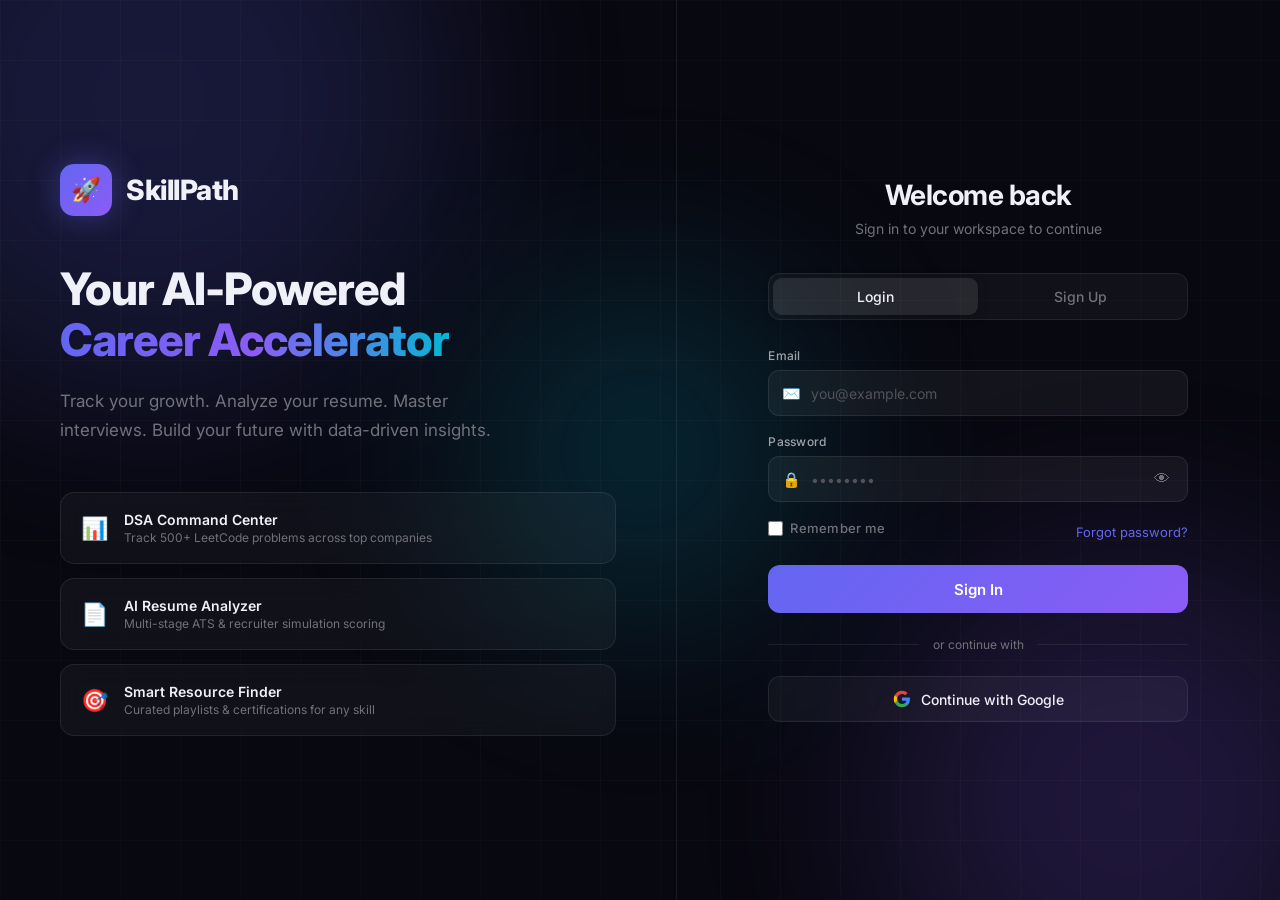
==== static/login.html @ 6d5d0153 "feat: animated login + Flask session auth + Supabase schema" ====
<!DOCTYPE html>
<html lang="en">
<head>
  <meta charset="UTF-8" />
  <meta name="viewport" content="width=device-width, initial-scale=1.0" />
  <title>Login — SkillPath</title>
  <link rel="preconnect" href="https://fonts.googleapis.com" />
  <link href="https://fonts.googleapis.com/css2?family=Inter:wght@300;400;500;600;700;800&display=swap" rel="stylesheet" />
  <style>
    *, *::before, *::after { box-sizing: border-box; margin: 0; padding: 0; }

    :root {
      --bg:       #080810;
      --surface:  rgba(255,255,255,0.04);
      --border:   rgba(255,255,255,0.08);
      --accent:   #6366f1;
      --accent2:  #8b5cf6;
      --text:     #f0f0f8;
      --muted:    #71717a;
      --success:  #22c55e;
      --danger:   #ef4444;
    }

    html, body { height: 100%; font-family: 'Inter', sans-serif; background: var(--bg); color: var(--text); overflow: hidden; }

    /* ── Background ── */
    .bg-canvas {
      position: fixed; inset: 0; overflow: hidden; z-index: 0;
    }
    .blob {
      position: absolute; border-radius: 50%; filter: blur(100px); opacity: 0.18;
      animation: drift 14s ease-in-out infinite alternate;
    }
    .blob-1 { width: 600px; height: 600px; background: var(--accent); top: -200px; left: -150px; animation-delay: 0s; }
    .blob-2 { width: 500px; height: 500px; background: var(--accent2); bottom: -150px; right: -100px; animation-delay: -5s; }
    .blob-3 { width: 350px; height: 350px; background: #06b6d4; top: 50%; left: 50%; transform: translate(-50%,-50%); animation-delay: -10s; }

    @keyframes drift {
      0%   { transform: translate(0, 0) scale(1); }
      100% { transform: translate(40px, 30px) scale(1.08); }
    }

    /* Subtle grid */
    .grid-overlay {
      position: fixed; inset: 0; z-index: 0; pointer-events: none;
      background-image:
        linear-gradient(rgba(255,255,255,0.02) 1px, transparent 1px),
        linear-gradient(90deg, rgba(255,255,255,0.02) 1px, transparent 1px);
      background-size: 60px 60px;
    }

    /* ── Layout ── */
    .page {
      position: relative; z-index: 1;
      display: flex; height: 100vh;
    }

    /* ── Left Panel ── */
    .brand-panel {
      display: none;
      flex: 1; flex-direction: column; justify-content: center; padding: 60px;
      border-right: 1px solid var(--border);
      animation: slideInLeft 0.8s cubic-bezier(.22,1,.36,1) both;
    }
    @media (min-width: 900px) { .brand-panel { display: flex; } }

    @keyframes slideInLeft {
      from { opacity: 0; transform: translateX(-40px); }
      to   { opacity: 1; transform: translateX(0); }
    }

    .brand-logo {
      display: flex; align-items: center; gap: 14px; margin-bottom: 48px;
    }
    .logo-icon {
      width: 52px; height: 52px; border-radius: 14px;
      background: linear-gradient(135deg, var(--accent), var(--accent2));
      display: flex; align-items: center; justify-content: center;
      font-size: 24px; box-shadow: 0 0 30px rgba(99,102,241,0.4);
      animation: pulse-glow 3s ease-in-out infinite;
    }
    @keyframes pulse-glow {
      0%,100% { box-shadow: 0 0 20px rgba(99,102,241,0.4); }
      50%      { box-shadow: 0 0 40px rgba(99,102,241,0.7); }
    }
    .logo-name { font-size: 28px; font-weight: 800; letter-spacing: -0.5px; }

    .brand-headline {
      font-size: clamp(32px, 3.5vw, 48px);
      font-weight: 800; line-height: 1.15;
      letter-spacing: -1px; margin-bottom: 20px;
    }
    .brand-headline span {
      background: linear-gradient(90deg, var(--accent), var(--accent2), #06b6d4);
      -webkit-background-clip: text; -webkit-text-fill-color: transparent;
      background-clip: text;
    }
    .brand-sub { font-size: 17px; color: var(--muted); line-height: 1.7; max-width: 440px; margin-bottom: 48px; }

    /* Feature cards */
    .feature-cards { display: flex; flex-direction: column; gap: 14px; }
    .feature-card {
      display: flex; align-items: center; gap: 16px;
      background: var(--surface); border: 1px solid var(--border);
      border-radius: 14px; padding: 18px 20px;
      backdrop-filter: blur(12px);
      transform: translateX(-20px); opacity: 0;
      animation: slideCard 0.6s cubic-bezier(.22,1,.36,1) forwards;
    }
    .feature-card:nth-child(1) { animation-delay: 0.4s; }
    .feature-card:nth-child(2) { animation-delay: 0.55s; }
    .feature-card:nth-child(3) { animation-delay: 0.7s; }

    @keyframes slideCard {
      to { transform: translateX(0); opacity: 1; }
    }
    .feature-icon { font-size: 22px; flex-shrink: 0; }
    .feature-text h4 { font-size: 14px; font-weight: 600; margin-bottom: 2px; }
    .feature-text p  { font-size: 12px; color: var(--muted); }

    /* ── Auth Panel ── */
    .auth-panel {
      display: flex; flex-direction: column; justify-content: center;
      align-items: center; flex: 1; padding: 40px 24px;
      animation: fadeUp 0.7s cubic-bezier(.22,1,.36,1) 0.1s both;
    }
    @keyframes fadeUp {
      from { opacity: 0; transform: translateY(30px); }
      to   { opacity: 1; transform: translateY(0); }
    }

    .auth-box {
      width: 100%; max-width: 420px;
    }

    .auth-title    { font-size: 28px; font-weight: 700; letter-spacing: -0.5px; margin-bottom: 8px; text-align: center; }
    .auth-subtitle { font-size: 14px; color: var(--muted); text-align: center; margin-bottom: 36px; }

    /* Tabs */
    .tabs {
      display: flex; gap: 0;
      background: rgba(255,255,255,0.04); border-radius: 12px;
      padding: 4px; margin-bottom: 28px;
      border: 1px solid var(--border);
    }
    .tab-btn {
      flex: 1; padding: 10px 0; border: none; background: transparent;
      font-family: 'Inter', sans-serif; font-size: 14px; font-weight: 500;
      color: var(--muted); border-radius: 9px; cursor: pointer;
      transition: all 0.25s ease;
    }
    .tab-btn.active {
      background: rgba(255,255,255,0.09); color: var(--text);
      box-shadow: 0 2px 12px rgba(0,0,0,0.25);
    }

    /* Form */
    .form-group { margin-bottom: 18px; position: relative; }
    label { display: block; font-size: 12px; font-weight: 500; color: #a1a1aa; margin-bottom: 7px; letter-spacing: 0.3px; }
    .input-wrap { position: relative; }
    .input-icon {
      position: absolute; left: 14px; top: 50%; transform: translateY(-50%);
      font-size: 15px; pointer-events: none; color: var(--muted);
      transition: color 0.2s;
    }
    input {
      width: 100%; height: 46px; padding: 0 44px 0 42px;
      background: rgba(255,255,255,0.05); border: 1px solid var(--border);
      border-radius: 11px; color: var(--text);
      font-family: 'Inter', sans-serif; font-size: 14px;
      outline: none; transition: all 0.25s ease;
    }
    input::placeholder { color: #52525b; }
    input:focus {
      border-color: var(--accent); background: rgba(99,102,241,0.07);
      box-shadow: 0 0 0 3px rgba(99,102,241,0.15);
    }
    input:focus + .focus-ring { opacity: 1; }

    .pw-toggle {
      position: absolute; right: 14px; top: 50%; transform: translateY(-50%);
      background: none; border: none; cursor: pointer; color: var(--muted);
      font-size: 16px; line-height: 1; transition: color 0.2s; padding: 4px;
    }
    .pw-toggle:hover { color: var(--text); }

    .row-between { display: flex; justify-content: space-between; align-items: center; margin-bottom: 22px; }
    .remember-label {
      display: flex; align-items: center; gap: 7px;
      font-size: 13px; color: var(--muted); cursor: pointer;
    }
    input[type="checkbox"] {
      width: 15px; height: 15px; padding: 0; accent-color: var(--accent);
    }
    .forgot-link { font-size: 13px; color: var(--accent); text-decoration: none; transition: color 0.2s; }
    .forgot-link:hover { color: var(--accent2); }

    /* Primary Button */
    .btn-primary {
      width: 100%; height: 48px; border: none; border-radius: 12px; cursor: pointer;
      font-family: 'Inter', sans-serif; font-size: 15px; font-weight: 600;
      background: linear-gradient(135deg, var(--accent), var(--accent2));
      color: #fff; position: relative; overflow: hidden;
      transition: transform 0.15s, box-shadow 0.25s;
      box-shadow: 0 0 0 rgba(99,102,241,0);
    }
    .btn-primary:hover {
      transform: translateY(-2px);
      box-shadow: 0 8px 30px rgba(99,102,241,0.45);
    }
    .btn-primary:active { transform: translateY(0); }
    .btn-primary::after {
      content: ''; position: absolute; inset: 0;
      background: rgba(255,255,255,0.12); opacity: 0;
      transition: opacity 0.2s;
    }
    .btn-primary:hover::after { opacity: 1; }

    .btn-inner { display: flex; align-items: center; justify-content: center; gap: 8px; }

    /* Spinner */
    .spinner {
      width: 18px; height: 18px; border: 2.5px solid rgba(255,255,255,0.3);
      border-top-color: #fff; border-radius: 50%; display: none;
      animation: spin 0.6s linear infinite;
    }
    @keyframes spin { to { transform: rotate(360deg); } }

    /* Divider */
    .divider {
      display: flex; align-items: center; gap: 14px; margin: 24px 0;
      color: var(--muted); font-size: 12px;
    }
    .divider::before, .divider::after {
      content: ''; flex: 1; height: 1px; background: var(--border);
    }

    /* Google button */
    .btn-google {
      width: 100%; height: 46px; border: 1px solid var(--border);
      border-radius: 12px; background: rgba(255,255,255,0.04);
      color: var(--text); font-family: 'Inter', sans-serif; font-size: 14px; font-weight: 500;
      cursor: pointer; display: flex; align-items: center; justify-content: center; gap: 10px;
      transition: all 0.25s ease;
    }
    .btn-google:hover { background: rgba(255,255,255,0.08); border-color: rgba(255,255,255,0.15); }
    .btn-google svg { width: 18px; height: 18px; }

    /* Error message */
    .error-msg {
      background: rgba(239,68,68,0.12); border: 1px solid rgba(239,68,68,0.3);
      color: #fca5a5; font-size: 13px; padding: 12px 14px; border-radius: 10px;
      margin-bottom: 18px; display: none; animation: fadeIn 0.3s ease;
    }
    @keyframes fadeIn { from { opacity: 0; transform: translateY(-6px); } to { opacity: 1; transform: translateY(0); } }

    /* Success toast */
    .toast {
      position: fixed; bottom: 32px; left: 50%; transform: translateX(-50%) translateY(20px);
      background: rgba(34,197,94,0.15); border: 1px solid rgba(34,197,94,0.35);
      color: #86efac; font-size: 14px; padding: 13px 24px; border-radius: 12px;
      backdrop-filter: blur(12px); opacity: 0;
      transition: all 0.4s cubic-bezier(.22,1,.36,1);
      pointer-events: none; z-index: 999; white-space: nowrap;
    }
    .toast.show {
      opacity: 1; transform: translateX(-50%) translateY(0);
    }

    /* Form tab panels */
    .form-panel { display: none; }
    .form-panel.active { display: block; }
  </style>
</head>
<body>

<div class="bg-canvas">
  <div class="blob blob-1"></div>
  <div class="blob blob-2"></div>
  <div class="blob blob-3"></div>
</div>
<div class="grid-overlay"></div>

<div class="page">

  <!-- ── Left Brand Panel ── -->
  <div class="brand-panel">
    <div class="brand-logo">
      <div class="logo-icon">🚀</div>
      <span class="logo-name">SkillPath</span>
    </div>
    <h1 class="brand-headline">Your AI-Powered<br /><span>Career Accelerator</span></h1>
    <p class="brand-sub">
      Track your growth. Analyze your resume. Master interviews.
      Build your future with data-driven insights.
    </p>
    <div class="feature-cards">
      <div class="feature-card">
        <div class="feature-icon">📊</div>
        <div class="feature-text">
          <h4>DSA Command Center</h4>
          <p>Track 500+ LeetCode problems across top companies</p>
        </div>
      </div>
      <div class="feature-card">
        <div class="feature-icon">📄</div>
        <div class="feature-text">
          <h4>AI Resume Analyzer</h4>
          <p>Multi-stage ATS & recruiter simulation scoring</p>
        </div>
      </div>
      <div class="feature-card">
        <div class="feature-icon">🎯</div>
        <div class="feature-text">
          <h4>Smart Resource Finder</h4>
          <p>Curated playlists & certifications for any skill</p>
        </div>
      </div>
    </div>
  </div>

  <!-- ── Auth Panel ── -->
  <div class="auth-panel">
    <div class="auth-box">
      <h2 class="auth-title">Welcome back</h2>
      <p class="auth-subtitle">Sign in to your workspace to continue</p>

      <!-- Tabs -->
      <div class="tabs">
        <button class="tab-btn active" id="tab-login" onclick="switchTab('login')">Login</button>
        <button class="tab-btn" id="tab-signup" onclick="switchTab('signup')">Sign Up</button>
      </div>

      <!-- Error -->
      <div class="error-msg" id="error-msg"></div>

      <!-- ── Login Form ── -->
      <div class="form-panel active" id="panel-login">
        <form id="login-form" onsubmit="handleLogin(event)">
          <div class="form-group">
            <label for="login-email">Email</label>
            <div class="input-wrap">
              <span class="input-icon">✉️</span>
              <input id="login-email" type="email" placeholder="you@example.com" required />
            </div>
          </div>
          <div class="form-group">
            <label for="login-pw">Password</label>
            <div class="input-wrap">
              <span class="input-icon">🔒</span>
              <input id="login-pw" type="password" placeholder="••••••••" required />
              <button type="button" class="pw-toggle" onclick="togglePw('login-pw', this)">👁</button>
            </div>
          </div>
          <div class="row-between">
            <label class="remember-label">
              <input type="checkbox" id="remember" /> Remember me
            </label>
            <a href="#" class="forgot-link">Forgot password?</a>
          </div>
          <button type="submit" class="btn-primary" id="login-btn">
            <div class="btn-inner">
              <div class="spinner" id="login-spinner"></div>
              <span id="login-text">Sign In</span>
            </div>
          </button>
        </form>
      </div>

      <!-- ── Signup Form ── -->
      <div class="form-panel" id="panel-signup">
        <form id="signup-form" onsubmit="handleSignup(event)">
          <div class="form-group">
            <label for="signup-name">Full Name</label>
            <div class="input-wrap">
              <span class="input-icon">👤</span>
              <input id="signup-name" type="text" placeholder="John Doe" required />
            </div>
          </div>
          <div class="form-group">
            <label for="signup-email">Email</label>
            <div class="input-wrap">
              <span class="input-icon">✉️</span>
              <input id="signup-email" type="email" placeholder="you@example.com" required />
            </div>
          </div>
          <div class="form-group">
            <label for="signup-pw">Password</label>
            <div class="input-wrap">
              <span class="input-icon">🔒</span>
              <input id="signup-pw" type="password" placeholder="••••••••" minlength="6" required />
              <button type="button" class="pw-toggle" onclick="togglePw('signup-pw', this)">👁</button>
            </div>
          </div>
          <button type="submit" class="btn-primary" id="signup-btn">
            <div class="btn-inner">
              <div class="spinner" id="signup-spinner"></div>
              <span id="signup-text">Create Account</span>
            </div>
          </button>
        </form>
      </div>

      <!-- Divider + Google -->
      <div class="divider">or continue with</div>
      <button class="btn-google" onclick="showToast('Google OAuth coming soon!')">
        <svg viewBox="0 0 24 24">
          <path d="M22.56 12.25c0-.78-.07-1.53-.2-2.25H12v4.26h5.92c-.26 1.37-1.04 2.53-2.21 3.31v2.77h3.57c2.08-1.92 3.28-4.74 3.28-8.09z" fill="#4285F4"/>
          <path d="M12 23c2.97 0 5.46-.98 7.28-2.66l-3.57-2.77c-.98.66-2.23 1.06-3.71 1.06-2.86 0-5.29-1.93-6.16-4.53H2.18v2.84C3.99 20.53 7.7 23 12 23z" fill="#34A853"/>
          <path d="M5.84 14.09c-.22-.66-.35-1.36-.35-2.09s.13-1.43.35-2.09V7.07H2.18C1.43 8.55 1 10.22 1 12s.43 3.45 1.18 4.93l2.85-2.22.81-.62z" fill="#FBBC05"/>
          <path d="M12 5.38c1.62 0 3.06.56 4.21 1.64l3.15-3.15C17.45 2.09 14.97 1 12 1 7.7 1 3.99 3.47 2.18 7.07l3.66 2.84c.87-2.6 3.3-4.53 6.16-4.53z" fill="#EA4335"/>
        </svg>
        Continue with Google
      </button>
    </div>
  </div>
</div>

<!-- Toast -->
<div class="toast" id="toast"></div>

<script>
  // ── Tab Switcher ──
  function switchTab(tab) {
    document.querySelectorAll('.tab-btn').forEach(b => b.classList.remove('active'));
    document.querySelectorAll('.form-panel').forEach(p => p.classList.remove('active'));
    document.getElementById('tab-' + tab).classList.add('active');
    document.getElementById('panel-' + tab).classList.add('active');
    hideError();
  }

  // ── Password Toggle ──
  function togglePw(inputId, btn) {
    const inp = document.getElementById(inputId);
    if (inp.type === 'password') { inp.type = 'text'; btn.textContent = '🙈'; }
    else                         { inp.type = 'password'; btn.textContent = '👁'; }
  }

  // ── Error helpers ──
  function showError(msg) {
    const el = document.getElementById('error-msg');
    el.textContent = msg; el.style.display = 'block';
  }
  function hideError() {
    document.getElementById('error-msg').style.display = 'none';
  }

  // ── Toast ──
  function showToast(msg, color = '#86efac', border = 'rgba(34,197,94,0.35)') {
    const t = document.getElementById('toast');
    t.textContent = msg;
    t.style.background = `rgba(${color},0.15)`;
    t.style.borderColor = border;
    t.classList.add('show');
    setTimeout(() => t.classList.remove('show'), 3000);
  }

  // ── Set button loading state ──
  function setLoading(btnId, spinnerId, textId, loading, label) {
    document.getElementById(btnId).disabled = loading;
    document.getElementById(spinnerId).style.display = loading ? 'block' : 'none';
    document.getElementById(textId).textContent = loading ? '' : label;
  }

  // ── Login Handler ──
  async function handleLogin(e) {
    e.preventDefault();
    hideError();
    const email    = document.getElementById('login-email').value.trim();
    const password = document.getElementById('login-pw').value;
    setLoading('login-btn', 'login-spinner', 'login-text', true, 'Sign In');

    try {
      const res = await fetch('/login', {
        method: 'POST',
        headers: { 'Content-Type': 'application/json' },
        body: JSON.stringify({ email, password })
      });
      const data = await res.json();
      if (res.ok && data.success) {
        showToast('✅ Login successful! Redirecting...');
        setTimeout(() => window.location.href = '/', 1200);
      } else {
        showError(data.error || 'Invalid email or password.');
        setLoading('login-btn', 'login-spinner', 'login-text', false, 'Sign In');
      }
    } catch {
      showError('Network error. Please try again.');
      setLoading('login-btn', 'login-spinner', 'login-text', false, 'Sign In');
    }
  }

  // ── Signup Handler ──
  async function handleSignup(e) {
    e.preventDefault();
    hideError();
    const name     = document.getElementById('signup-name').value.trim();
    const email    = document.getElementById('signup-email').value.trim();
    const password = document.getElementById('signup-pw').value;
    setLoading('signup-btn', 'signup-spinner', 'signup-text', true, 'Create Account');

    try {
      const res = await fetch('/signup', {
        method: 'POST',
        headers: { 'Content-Type': 'application/json' },
        body: JSON.stringify({ name, email, password })
      });
      const data = await res.json();
      if (res.ok && data.success) {
        showToast('🎉 Account created! Redirecting...');
        setTimeout(() => window.location.href = '/', 1200);
      } else {
        showError(data.error || 'Could not create account.');
        setLoading('signup-btn', 'signup-spinner', 'signup-text', false, 'Create Account');
      }
    } catch {
      showError('Network error. Please try again.');
      setLoading('signup-btn', 'signup-spinner', 'signup-text', false, 'Create Account');
    }
  }
</script>
</body>
</html>
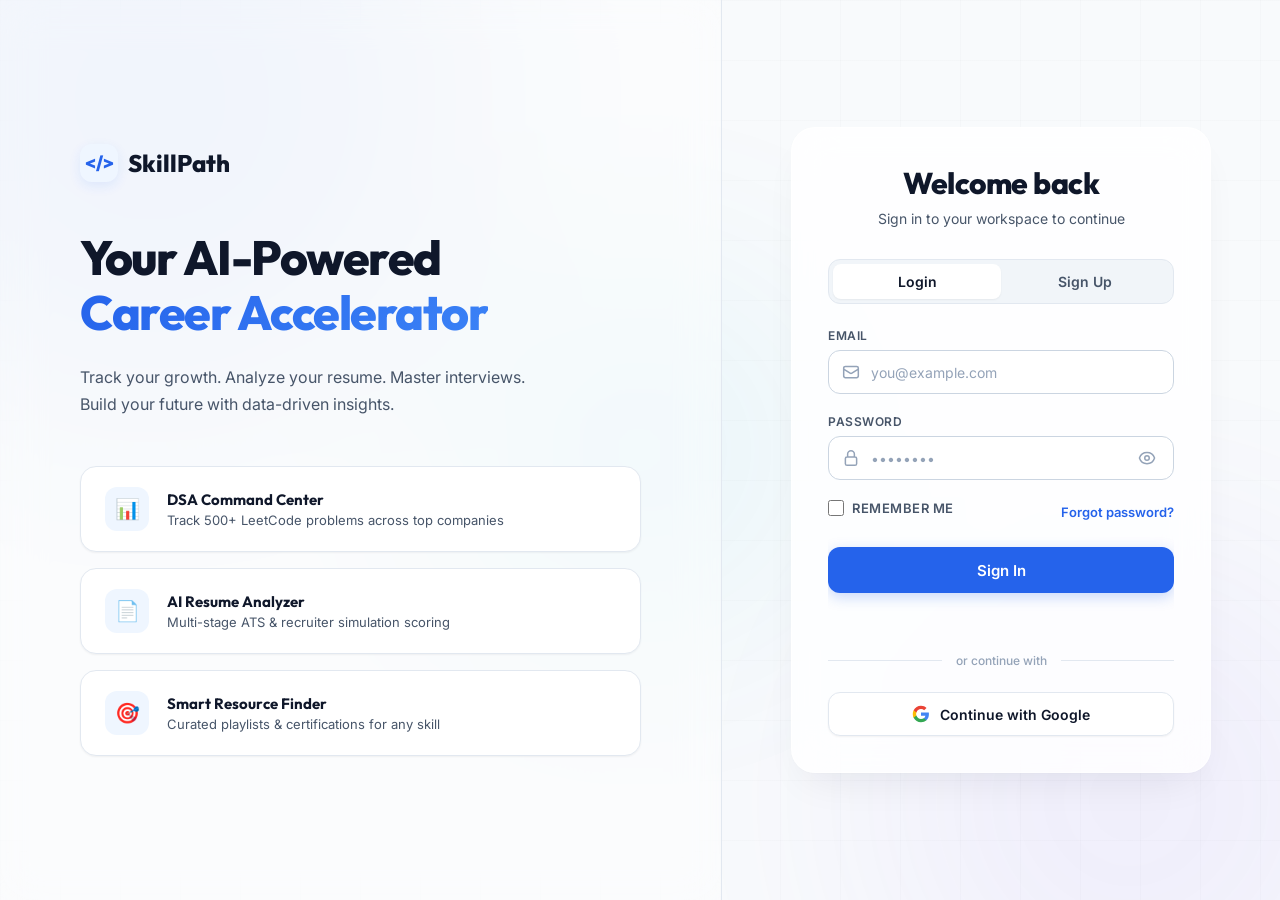
==== commit 9a1bf558: "feat(ui): redesign login page with premium SaaS transitions, segmented spring control, and staggered" ====
--- a/static/login.html
+++ b/static/login.html
@@ -5,47 +5,61 @@
   <meta name="viewport" content="width=device-width, initial-scale=1.0" />
   <title>Login — SkillPath</title>
   <link rel="preconnect" href="https://fonts.googleapis.com" />
-  <link href="https://fonts.googleapis.com/css2?family=Inter:wght@300;400;500;600;700;800&display=swap" rel="stylesheet" />
+  <link href="https://fonts.googleapis.com/css2?family=Inter:wght@300;400;500;600;700;800&family=Outfit:wght@400;500;600;700;800&display=swap" rel="stylesheet" />
   <style>
     *, *::before, *::after { box-sizing: border-box; margin: 0; padding: 0; }
 
     :root {
-      --bg:       #080810;
-      --surface:  rgba(255,255,255,0.04);
-      --border:   rgba(255,255,255,0.08);
-      --accent:   #6366f1;
-      --accent2:  #8b5cf6;
-      --text:     #f0f0f8;
-      --muted:    #71717a;
-      --success:  #22c55e;
-      --danger:   #ef4444;
-    }
-
-    html, body { height: 100%; font-family: 'Inter', sans-serif; background: var(--bg); color: var(--text); overflow: hidden; }
+      --bg-main:      #f8fafc;
+      --bg-sidebar:   #ffffff;
+      --bg-card:      #ffffff;
+      --text-main:    #0f172a;
+      --text-sub:     #475569;
+      --text-muted:   #94a3b8;
+      --primary:      #2563eb;
+      --primary-hover:#1d4ed8;
+      --primary-light:#eff6ff;
+      --border:       #e2e8f0;
+      --border-focus: #3b82f6;
+      --success:      #10b981;
+      --danger:       #ef4444;
+      
+      --radius-md:    12px;
+      --radius-lg:    16px;
+      --radius-xl:    24px;
+      
+      --shadow-sm:    0 1px 2px 0 rgba(0, 0, 0, 0.05);
+      --shadow-md:    0 4px 6px -1px rgba(0, 0, 0, 0.05), 0 2px 4px -2px rgba(0, 0, 0, 0.05);
+      --shadow-card:  0 10px 25px -5px rgba(15, 23, 42, 0.08), 0 8px 16px -6px rgba(15, 23, 42, 0.04);
+      --shadow-button: 0 4px 14px 0 rgba(37, 99, 235, 0.25);
+      
+      --smooth:       cubic-bezier(0.16, 1, 0.3, 1);
+    }
+
+    html, body { height: 100%; font-family: 'Inter', sans-serif; background: var(--bg-main); color: var(--text-main); overflow: hidden; }
 
     /* ── Background ── */
     .bg-canvas {
       position: fixed; inset: 0; overflow: hidden; z-index: 0;
     }
     .blob {
-      position: absolute; border-radius: 50%; filter: blur(100px); opacity: 0.18;
-      animation: drift 14s ease-in-out infinite alternate;
-    }
-    .blob-1 { width: 600px; height: 600px; background: var(--accent); top: -200px; left: -150px; animation-delay: 0s; }
-    .blob-2 { width: 500px; height: 500px; background: var(--accent2); bottom: -150px; right: -100px; animation-delay: -5s; }
+      position: absolute; border-radius: 50%; filter: blur(120px); opacity: 0.07;
+      animation: drift 15s ease-in-out infinite alternate;
+    }
+    .blob-1 { width: 600px; height: 600px; background: var(--primary); top: -200px; left: -150px; animation-delay: 0s; }
+    .blob-2 { width: 500px; height: 500px; background: #8b5cf6; bottom: -150px; right: -100px; animation-delay: -5s; }
     .blob-3 { width: 350px; height: 350px; background: #06b6d4; top: 50%; left: 50%; transform: translate(-50%,-50%); animation-delay: -10s; }
 
     @keyframes drift {
       0%   { transform: translate(0, 0) scale(1); }
-      100% { transform: translate(40px, 30px) scale(1.08); }
-    }
-
-    /* Subtle grid */
+      100% { transform: translate(60px, 40px) scale(1.1); }
+    }
+
     .grid-overlay {
       position: fixed; inset: 0; z-index: 0; pointer-events: none;
       background-image:
-        linear-gradient(rgba(255,255,255,0.02) 1px, transparent 1px),
-        linear-gradient(90deg, rgba(255,255,255,0.02) 1px, transparent 1px);
+        linear-gradient(rgba(15, 23, 42, 0.015) 1px, transparent 1px),
+        linear-gradient(90deg, rgba(15, 23, 42, 0.015) 1px, transparent 1px);
       background-size: 60px 60px;
     }
 
@@ -58,11 +72,13 @@
     /* ── Left Panel ── */
     .brand-panel {
       display: none;
-      flex: 1; flex-direction: column; justify-content: center; padding: 60px;
+      flex: 1.1; flex-direction: column; justify-content: center; padding: 80px;
       border-right: 1px solid var(--border);
+      background: rgba(255, 255, 255, 0.4);
+      backdrop-filter: blur(20px);
       animation: slideInLeft 0.8s cubic-bezier(.22,1,.36,1) both;
     }
-    @media (min-width: 900px) { .brand-panel { display: flex; } }
+    @media (min-width: 1024px) { .brand-panel { display: flex; } }
 
     @keyframes slideInLeft {
       from { opacity: 0; transform: translateX(-40px); }
@@ -70,53 +86,68 @@
     }
 
     .brand-logo {
-      display: flex; align-items: center; gap: 14px; margin-bottom: 48px;
+      display: flex; align-items: center; gap: 10px; margin-bottom: 48px;
     }
     .logo-icon {
-      width: 52px; height: 52px; border-radius: 14px;
-      background: linear-gradient(135deg, var(--accent), var(--accent2));
-      display: flex; align-items: center; justify-content: center;
-      font-size: 24px; box-shadow: 0 0 30px rgba(99,102,241,0.4);
-      animation: pulse-glow 3s ease-in-out infinite;
-    }
-    @keyframes pulse-glow {
-      0%,100% { box-shadow: 0 0 20px rgba(99,102,241,0.4); }
-      50%      { box-shadow: 0 0 40px rgba(99,102,241,0.7); }
-    }
-    .logo-name { font-size: 28px; font-weight: 800; letter-spacing: -0.5px; }
+      font-family: 'Outfit', sans-serif;
+      font-size: 1.2rem;
+      font-weight: 800;
+      color: var(--primary);
+      background: var(--primary-light);
+      width: 38px;
+      height: 38px;
+      display: flex;
+      align-items: center;
+      justify-content: center;
+      border-radius: var(--radius-md);
+      box-shadow: 0 4px 12px rgba(37,99,235,0.1);
+    }
+    .logo-name { font-family: 'Outfit', sans-serif; font-size: 24px; font-weight: 800; color: var(--text-main); }
 
     .brand-headline {
-      font-size: clamp(32px, 3.5vw, 48px);
+      font-family: 'Outfit', sans-serif;
+      font-size: clamp(36px, 3.8vw, 48px);
       font-weight: 800; line-height: 1.15;
-      letter-spacing: -1px; margin-bottom: 20px;
+      letter-spacing: -1.5px; margin-bottom: 24px;
+      color: var(--text-main);
     }
     .brand-headline span {
-      background: linear-gradient(90deg, var(--accent), var(--accent2), #06b6d4);
+      background: linear-gradient(135deg, var(--primary), #3b82f6);
       -webkit-background-clip: text; -webkit-text-fill-color: transparent;
       background-clip: text;
     }
-    .brand-sub { font-size: 17px; color: var(--muted); line-height: 1.7; max-width: 440px; margin-bottom: 48px; }
+    .brand-sub { font-size: 16px; color: var(--text-sub); line-height: 1.7; max-width: 460px; margin-bottom: 48px; }
 
     /* Feature cards */
-    .feature-cards { display: flex; flex-direction: column; gap: 14px; }
+    .feature-cards { display: flex; flex-direction: column; gap: 16px; }
     .feature-card {
-      display: flex; align-items: center; gap: 16px;
-      background: var(--surface); border: 1px solid var(--border);
-      border-radius: 14px; padding: 18px 20px;
-      backdrop-filter: blur(12px);
+      display: flex; align-items: center; gap: 18px;
+      background: var(--bg-card); border: 1px solid var(--border);
+      border-radius: var(--radius-lg); padding: 20px 24px;
+      box-shadow: var(--shadow-sm);
       transform: translateX(-20px); opacity: 0;
+      transition: transform 0.25s var(--smooth), box-shadow 0.25s var(--smooth);
       animation: slideCard 0.6s cubic-bezier(.22,1,.36,1) forwards;
     }
-    .feature-card:nth-child(1) { animation-delay: 0.4s; }
-    .feature-card:nth-child(2) { animation-delay: 0.55s; }
-    .feature-card:nth-child(3) { animation-delay: 0.7s; }
+    .feature-card:hover {
+      transform: translateY(-2px);
+      box-shadow: var(--shadow-card);
+    }
+    .feature-card:nth-child(1) { animation-delay: 0.3s; }
+    .feature-card:nth-child(2) { animation-delay: 0.45s; }
+    .feature-card:nth-child(3) { animation-delay: 0.6s; }
 
     @keyframes slideCard {
       to { transform: translateX(0); opacity: 1; }
     }
-    .feature-icon { font-size: 22px; flex-shrink: 0; }
-    .feature-text h4 { font-size: 14px; font-weight: 600; margin-bottom: 2px; }
-    .feature-text p  { font-size: 12px; color: var(--muted); }
+    .feature-icon {
+      font-size: 20px; flex-shrink: 0;
+      width: 44px; height: 44px; border-radius: var(--radius-md);
+      background: var(--primary-light); color: var(--primary);
+      display: flex; align-items: center; justify-content: center;
+    }
+    .feature-text h4 { font-family: 'Outfit', sans-serif; font-size: 15px; font-weight: 700; color: var(--text-main); margin-bottom: 3px; }
+    .feature-text p  { font-size: 13px; color: var(--text-sub); }
 
     /* ── Auth Panel ── */
     .auth-panel {
@@ -125,102 +156,188 @@
       animation: fadeUp 0.7s cubic-bezier(.22,1,.36,1) 0.1s both;
     }
     @keyframes fadeUp {
-      from { opacity: 0; transform: translateY(30px); }
+      from { opacity: 0; transform: translateY(20px); }
       to   { opacity: 1; transform: translateY(0); }
     }
 
     .auth-box {
-      width: 100%; max-width: 420px;
-    }
-
-    .auth-title    { font-size: 28px; font-weight: 700; letter-spacing: -0.5px; margin-bottom: 8px; text-align: center; }
-    .auth-subtitle { font-size: 14px; color: var(--muted); text-align: center; margin-bottom: 36px; }
+      width: 100%;
+      max-width: 420px;
+      background: rgba(255, 255, 255, 0.82);
+      backdrop-filter: blur(20px);
+      -webkit-backdrop-filter: blur(20px);
+      border: 1px solid rgba(255, 255, 255, 0.6);
+      border-radius: var(--radius-xl);
+      padding: 36px;
+      box-shadow: 0 20px 40px -15px rgba(15, 23, 42, 0.08), 0 1px 3px rgba(15, 23, 42, 0.02);
+      transition: transform 0.3s var(--smooth), box-shadow 0.3s var(--smooth), border-color 0.3s var(--smooth);
+      animation: cardEntrance 0.8s cubic-bezier(0.16, 1, 0.3, 1) both;
+    }
+    .auth-box:hover {
+      border-color: rgba(37, 99, 235, 0.15);
+      box-shadow: 0 30px 60px -15px rgba(15, 23, 42, 0.12), 0 1px 3px rgba(15, 23, 42, 0.02);
+    }
+    @keyframes cardEntrance {
+      from { opacity: 0; transform: translateY(20px) scale(0.98); }
+      to   { opacity: 1; transform: translateY(0) scale(1); }
+    }
+
+    .mobile-logo {
+      display: flex; align-items: center; justify-content: center; gap: 8px; margin-bottom: 32px;
+    }
+    @media (min-width: 1024px) { .mobile-logo { display: none; } }
+
+    .auth-title    { font-family: 'Outfit', sans-serif; font-size: 30px; font-weight: 800; letter-spacing: -0.5px; margin-bottom: 8px; text-align: center; color: var(--text-main); }
+    .auth-subtitle { font-size: 14px; color: var(--text-sub); text-align: center; margin-bottom: 32px; }
 
     /* Tabs */
     .tabs {
-      display: flex; gap: 0;
-      background: rgba(255,255,255,0.04); border-radius: 12px;
-      padding: 4px; margin-bottom: 28px;
+      display: flex;
+      position: relative;
+      background: #f1f5f9; border-radius: var(--radius-md);
+      padding: 4px; margin-bottom: 24px;
       border: 1px solid var(--border);
     }
+    .tabs-slider-pill {
+      position: absolute;
+      top: 4px; bottom: 4px; left: 4px;
+      width: calc(50% - 4px);
+      background: var(--bg-card);
+      border-radius: 8px;
+      box-shadow: var(--shadow-sm);
+      transition: transform 0.5s cubic-bezier(0.34, 1.56, 0.64, 1);
+      z-index: 1;
+    }
     .tab-btn {
-      flex: 1; padding: 10px 0; border: none; background: transparent;
-      font-family: 'Inter', sans-serif; font-size: 14px; font-weight: 500;
-      color: var(--muted); border-radius: 9px; cursor: pointer;
-      transition: all 0.25s ease;
+      position: relative; z-index: 2;
+      flex: 1; padding: 9px 0; border: none; background: transparent;
+      font-family: 'Inter', sans-serif; font-size: 14px; font-weight: 600;
+      color: var(--text-sub); border-radius: 8px; cursor: pointer;
+      transition: color 0.3s ease;
     }
     .tab-btn.active {
-      background: rgba(255,255,255,0.09); color: var(--text);
-      box-shadow: 0 2px 12px rgba(0,0,0,0.25);
-    }
-
+      color: var(--text-main);
+    }
+
+    /* Form Slider */
+    .form-slider-wrapper {
+      width: 100%;
+      overflow: hidden;
+      position: relative;
+      transition: height 0.4s var(--smooth);
+    }
+    .form-slider-inner {
+      display: flex;
+      width: 200%;
+      transition: transform 0.4s var(--smooth);
+    }
+    .form-slide {
+      width: 50%;
+      flex-shrink: 0;
+      transition: transform 0.4s var(--smooth);
+    }
+    
+    /* Form Slide Staggered Entrance Animations */
+    .form-slide .form-group, 
+    .form-slide .row-between, 
+    .form-slide .btn-primary {
+      opacity: 0;
+      transform: translateY(16px) scale(0.98);
+      transition: opacity 0.45s cubic-bezier(0.16, 1, 0.3, 1), transform 0.45s cubic-bezier(0.16, 1, 0.3, 1);
+      will-change: opacity, transform;
+    }
+    
+    .form-slide.active-slide .form-group, 
+    .form-slide.active-slide .row-between, 
+    .form-slide.active-slide .btn-primary {
+      opacity: 1;
+      transform: translateY(0) scale(1);
+    }
+    
+    /* Login slide delays */
+    #slide-login.active-slide .form-group:nth-child(1) { transition-delay: 0.04s; }
+    #slide-login.active-slide .form-group:nth-child(2) { transition-delay: 0.08s; }
+    #slide-login.active-slide .row-between { transition-delay: 0.12s; }
+    #slide-login.active-slide .btn-primary { transition-delay: 0.16s; }
+    
+    /* Signup slide delays */
+    #slide-signup.active-slide .form-group:nth-child(1) { transition-delay: 0.04s; }
+    #slide-signup.active-slide .form-group:nth-child(2) { transition-delay: 0.08s; }
+    #slide-signup.active-slide .form-group:nth-child(3) { transition-delay: 0.12s; }
+    #slide-signup.active-slide .btn-primary { transition-delay: 0.16s; }
+    
+    /* Reset state instantly when inactive to avoid laggy animation */
+    .form-slide.inactive .form-group, 
+    .form-slide.inactive .row-between, 
+    .form-slide.inactive .btn-primary {
+      opacity: 0;
+      transform: translateY(16px) scale(0.98);
+      transition: none !important;
+    }
     /* Form */
-    .form-group { margin-bottom: 18px; position: relative; }
-    label { display: block; font-size: 12px; font-weight: 500; color: #a1a1aa; margin-bottom: 7px; letter-spacing: 0.3px; }
+    .form-group { margin-bottom: 20px; position: relative; }
+    label { display: block; font-size: 12px; font-weight: 600; color: var(--text-sub); margin-bottom: 7px; text-transform: uppercase; letter-spacing: 0.5px; }
     .input-wrap { position: relative; }
-    .input-icon {
+    .input-icon-svg {
       position: absolute; left: 14px; top: 50%; transform: translateY(-50%);
-      font-size: 15px; pointer-events: none; color: var(--muted);
-      transition: color 0.2s;
+      color: var(--text-muted); pointer-events: none;
+      transition: color 0.2s var(--smooth);
     }
     input {
-      width: 100%; height: 46px; padding: 0 44px 0 42px;
-      background: rgba(255,255,255,0.05); border: 1px solid var(--border);
-      border-radius: 11px; color: var(--text);
+      width: 100%; height: 44px; padding: 0 44px 0 42px;
+      background: var(--bg-card); border: 1px solid #cbd5e1;
+      border-radius: var(--radius-md); color: var(--text-main);
       font-family: 'Inter', sans-serif; font-size: 14px;
-      outline: none; transition: all 0.25s ease;
-    }
-    input::placeholder { color: #52525b; }
+      outline: none; transition: all 0.2s var(--smooth);
+    }
+    input::placeholder { color: var(--text-muted); }
     input:focus {
-      border-color: var(--accent); background: rgba(99,102,241,0.07);
-      box-shadow: 0 0 0 3px rgba(99,102,241,0.15);
-    }
-    input:focus + .focus-ring { opacity: 1; }
+      border-color: var(--primary);
+      box-shadow: 0 0 0 4px rgba(37,99,235,0.08);
+    }
+    input:focus ~ .input-icon-svg {
+      color: var(--primary);
+    }
 
     .pw-toggle {
       position: absolute; right: 14px; top: 50%; transform: translateY(-50%);
-      background: none; border: none; cursor: pointer; color: var(--muted);
-      font-size: 16px; line-height: 1; transition: color 0.2s; padding: 4px;
-    }
-    .pw-toggle:hover { color: var(--text); }
-
-    .row-between { display: flex; justify-content: space-between; align-items: center; margin-bottom: 22px; }
+      background: none; border: none; cursor: pointer; color: var(--text-muted);
+      display: flex; align-items: center; justify-content: center;
+      transition: color 0.2s var(--smooth); padding: 4px;
+    }
+    .pw-toggle:hover { color: var(--text-main); }
+
+    .row-between { display: flex; justify-content: space-between; align-items: center; margin-bottom: 24px; }
     .remember-label {
-      display: flex; align-items: center; gap: 7px;
-      font-size: 13px; color: var(--muted); cursor: pointer;
+      display: flex; align-items: center; gap: 8px;
+      font-size: 13px; color: var(--text-sub); cursor: pointer;
     }
     input[type="checkbox"] {
-      width: 15px; height: 15px; padding: 0; accent-color: var(--accent);
-    }
-    .forgot-link { font-size: 13px; color: var(--accent); text-decoration: none; transition: color 0.2s; }
-    .forgot-link:hover { color: var(--accent2); }
+      width: 16px; height: 16px; accent-color: var(--primary); cursor: pointer;
+    }
+    .forgot-link { font-size: 13px; color: var(--primary); font-weight: 600; text-decoration: none; transition: color 0.2s var(--smooth); }
+    .forgot-link:hover { color: var(--primary-hover); }
 
     /* Primary Button */
     .btn-primary {
-      width: 100%; height: 48px; border: none; border-radius: 12px; cursor: pointer;
+      width: 100%; height: 46px; border: none; border-radius: var(--radius-md); cursor: pointer;
       font-family: 'Inter', sans-serif; font-size: 15px; font-weight: 600;
-      background: linear-gradient(135deg, var(--accent), var(--accent2));
+      background: var(--primary);
       color: #fff; position: relative; overflow: hidden;
-      transition: transform 0.15s, box-shadow 0.25s;
-      box-shadow: 0 0 0 rgba(99,102,241,0);
+      transition: background-color 0.2s var(--smooth), transform 0.15s, box-shadow 0.2s var(--smooth);
+      box-shadow: var(--shadow-button);
     }
     .btn-primary:hover {
-      transform: translateY(-2px);
-      box-shadow: 0 8px 30px rgba(99,102,241,0.45);
-    }
-    .btn-primary:active { transform: translateY(0); }
-    .btn-primary::after {
-      content: ''; position: absolute; inset: 0;
-      background: rgba(255,255,255,0.12); opacity: 0;
-      transition: opacity 0.2s;
-    }
-    .btn-primary:hover::after { opacity: 1; }
+      background-color: var(--primary-hover);
+      box-shadow: 0 6px 18px 0 rgba(37, 99, 235, 0.35);
+    }
+    .btn-primary:active { transform: scale(0.98); }
 
     .btn-inner { display: flex; align-items: center; justify-content: center; gap: 8px; }
 
     /* Spinner */
     .spinner {
-      width: 18px; height: 18px; border: 2.5px solid rgba(255,255,255,0.3);
+      width: 18px; height: 18px; border: 2px solid rgba(255,255,255,0.3);
       border-top-color: #fff; border-radius: 50%; display: none;
       animation: spin 0.6s linear infinite;
     }
@@ -229,7 +346,7 @@
     /* Divider */
     .divider {
       display: flex; align-items: center; gap: 14px; margin: 24px 0;
-      color: var(--muted); font-size: 12px;
+      color: var(--text-muted); font-size: 12px; font-weight: 500;
     }
     .divider::before, .divider::after {
       content: ''; flex: 1; height: 1px; background: var(--border);
@@ -237,39 +354,37 @@
 
     /* Google button */
     .btn-google {
-      width: 100%; height: 46px; border: 1px solid var(--border);
-      border-radius: 12px; background: rgba(255,255,255,0.04);
-      color: var(--text); font-family: 'Inter', sans-serif; font-size: 14px; font-weight: 500;
+      width: 100%; height: 44px; border: 1px solid var(--border);
+      border-radius: var(--radius-md); background: var(--bg-card);
+      color: var(--text-main); font-family: 'Inter', sans-serif; font-size: 14px; font-weight: 600;
       cursor: pointer; display: flex; align-items: center; justify-content: center; gap: 10px;
-      transition: all 0.25s ease;
-    }
-    .btn-google:hover { background: rgba(255,255,255,0.08); border-color: rgba(255,255,255,0.15); }
+      transition: all 0.2s var(--smooth);
+      box-shadow: var(--shadow-sm);
+    }
+    .btn-google:hover { background: #f8fafc; border-color: #cbd5e1; }
     .btn-google svg { width: 18px; height: 18px; }
 
     /* Error message */
     .error-msg {
-      background: rgba(239,68,68,0.12); border: 1px solid rgba(239,68,68,0.3);
-      color: #fca5a5; font-size: 13px; padding: 12px 14px; border-radius: 10px;
-      margin-bottom: 18px; display: none; animation: fadeIn 0.3s ease;
+      background: var(--danger-light); border: 1px solid rgba(239,68,68,0.2);
+      color: var(--danger); font-size: 13px; font-weight: 500; padding: 12px 14px; border-radius: var(--radius-md);
+      margin-bottom: 20px; display: none; animation: fadeIn 0.3s var(--smooth);
     }
     @keyframes fadeIn { from { opacity: 0; transform: translateY(-6px); } to { opacity: 1; transform: translateY(0); } }
 
     /* Success toast */
     .toast {
       position: fixed; bottom: 32px; left: 50%; transform: translateX(-50%) translateY(20px);
-      background: rgba(34,197,94,0.15); border: 1px solid rgba(34,197,94,0.35);
-      color: #86efac; font-size: 14px; padding: 13px 24px; border-radius: 12px;
-      backdrop-filter: blur(12px); opacity: 0;
+      background: var(--bg-card); border: 1px solid rgba(16,185,129,0.3);
+      color: var(--success); font-size: 14px; font-weight: 600; padding: 14px 28px; border-radius: var(--radius-lg);
+      box-shadow: var(--shadow-card); opacity: 0;
       transition: all 0.4s cubic-bezier(.22,1,.36,1);
       pointer-events: none; z-index: 999; white-space: nowrap;
+      display: flex; align-items: center; gap: 8px;
     }
     .toast.show {
       opacity: 1; transform: translateX(-50%) translateY(0);
     }
-
-    /* Form tab panels */
-    .form-panel { display: none; }
-    .form-panel.active { display: block; }
   </style>
 </head>
 <body>
@@ -286,7 +401,7 @@
   <!-- ── Left Brand Panel ── -->
   <div class="brand-panel">
     <div class="brand-logo">
-      <div class="logo-icon">🚀</div>
+      <div class="logo-icon">&lt;/&gt;</div>
       <span class="logo-name">SkillPath</span>
     </div>
     <h1 class="brand-headline">Your AI-Powered<br /><span>Career Accelerator</span></h1>
@@ -322,11 +437,18 @@
   <!-- ── Auth Panel ── -->
   <div class="auth-panel">
     <div class="auth-box">
+      <!-- Mobile Logo -->
+      <div class="mobile-logo">
+        <div class="logo-icon">&lt;/&gt;</div>
+        <span class="logo-name">SkillPath</span>
+      </div>
+
       <h2 class="auth-title">Welcome back</h2>
       <p class="auth-subtitle">Sign in to your workspace to continue</p>
 
       <!-- Tabs -->
       <div class="tabs">
+        <div class="tabs-slider-pill" id="tabs-slider-pill"></div>
         <button class="tab-btn active" id="tab-login" onclick="switchTab('login')">Login</button>
         <button class="tab-btn" id="tab-signup" onclick="switchTab('signup')">Sign Up</button>
       </div>
@@ -334,71 +456,108 @@
       <!-- Error -->
       <div class="error-msg" id="error-msg"></div>
 
-      <!-- ── Login Form ── -->
-      <div class="form-panel active" id="panel-login">
-        <form id="login-form" onsubmit="handleLogin(event)">
-          <div class="form-group">
-            <label for="login-email">Email</label>
-            <div class="input-wrap">
-              <span class="input-icon">✉️</span>
-              <input id="login-email" type="email" placeholder="you@example.com" required />
-            </div>
+      <!-- Form Slider Wrapper -->
+      <div class="form-slider-wrapper" id="form-slider-wrapper">
+        <div class="form-slider-inner" id="form-slider-inner">
+          
+          <!-- ── Login Slide ── -->
+          <div class="form-slide" id="slide-login">
+            <form id="login-form" onsubmit="handleLogin(event)">
+              <div class="form-group">
+                <label for="login-email">Email</label>
+                <div class="input-wrap">
+                  <svg class="input-icon-svg" fill="none" stroke="currentColor" stroke-width="2" viewBox="0 0 24 24" width="18" height="18">
+                    <path stroke-linecap="round" stroke-linejoin="round" d="M21.75 6.75v10.5a2.25 2.25 0 0 1-2.25 2.25h-15a2.25 2.25 0 0 1-2.25-2.25V6.75m19.5 0A2.25 2.25 0 0 0 19.5 4.5h-15a2.25 2.25 0 0 0-2.25 2.25m19.5 0v.243a2.25 2.25 0 0 1-1.07 1.916l-7.5 4.615a2.25 2.25 0 0 1-2.36 0L3.32 8.91a2.25 2.25 0 0 1-1.07-1.916V6.75" />
+                  </svg>
+                  <input id="login-email" type="email" placeholder="you@example.com" required />
+                </div>
+              </div>
+              <div class="form-group">
+                <label for="login-pw">Password</label>
+                <div class="input-wrap">
+                  <svg class="input-icon-svg" fill="none" stroke="currentColor" stroke-width="2" viewBox="0 0 24 24" width="18" height="18">
+                    <path stroke-linecap="round" stroke-linejoin="round" d="M16.5 10.5V6.75a4.5 4.5 0 1 0-9 0v3.75m-.75 11.25h10.5a2.25 2.25 0 0 0 2.25-2.25v-6.75a2.25 2.25 0 0 0-2.25-2.25H6.75a2.25 2.25 0 0 0-2.25 2.25v6.75a2.25 2.25 0 0 0 2.25 2.25Z" />
+                  </svg>
+                  <input id="login-pw" type="password" placeholder="••••••••" required />
+                  <button type="button" class="pw-toggle" onclick="togglePw('login-pw', this)">
+                    <!-- Eye Open SVG -->
+                    <svg class="eye-open" fill="none" stroke="currentColor" stroke-width="2" viewBox="0 0 24 24" width="18" height="18">
+                      <path stroke-linecap="round" stroke-linejoin="round" d="M15 12a3 3 0 1 1-6 0 3 3 0 0 1 6 0Z" />
+                      <path stroke-linecap="round" stroke-linejoin="round" d="M2.036 12.322a1.012 1.012 0 0 1 0-.639C3.423 7.51 7.36 4.5 12 4.5c4.638 0 8.573 3.007 9.963 7.178.07.207.07.43 0 .639C20.577 16.49 16.64 19.5 12 19.5c-4.638 0-8.573-3.007-9.963-7.178Z" />
+                    </svg>
+                    <!-- Eye Closed SVG -->
+                    <svg class="eye-closed" fill="none" stroke="currentColor" stroke-width="2" viewBox="0 0 24 24" width="18" height="18" style="display: none;">
+                      <path stroke-linecap="round" stroke-linejoin="round" d="M3.98 8.223A10.477 10.477 0 0 0 1.934 12C3.226 16.338 7.244 19.5 12 19.5c.993 0 1.953-.138 2.863-.395M6.228 6.228A10.451 10.451 0 0 1 12 4.5c4.756 0 8.773 3.162 10.065 7.498a10.522 10.522 0 0 1-4.293 5.774M6.228 6.228 3 3m3.228 3.228 3.65 3.65m7.894 7.894L21 21m-3.228-3.228-3.65-3.65m0 0a3 3 0 1 0-4.243-4.243m4.242 4.242L9.88 9.88" />
+                    </svg>
+                  </button>
+                </div>
+              </div>
+              <div class="row-between">
+                <label class="remember-label">
+                  <input type="checkbox" id="remember" /> Remember me
+                </label>
+                <a href="#" class="forgot-link">Forgot password?</a>
+              </div>
+              <button type="submit" class="btn-primary" id="login-btn">
+                <div class="btn-inner">
+                  <div class="spinner" id="login-spinner"></div>
+                  <span id="login-text">Sign In</span>
+                </div>
+              </button>
+            </form>
           </div>
-          <div class="form-group">
-            <label for="login-pw">Password</label>
-            <div class="input-wrap">
-              <span class="input-icon">🔒</span>
-              <input id="login-pw" type="password" placeholder="••••••••" required />
-              <button type="button" class="pw-toggle" onclick="togglePw('login-pw', this)">👁</button>
-            </div>
+
+          <!-- ── Signup Slide ── -->
+          <div class="form-slide inactive" id="slide-signup">
+            <form id="signup-form" onsubmit="handleSignup(event)">
+              <div class="form-group">
+                <label for="signup-name">Full Name</label>
+                <div class="input-wrap">
+                  <svg class="input-icon-svg" fill="none" stroke="currentColor" stroke-width="2" viewBox="0 0 24 24" width="18" height="18">
+                    <path stroke-linecap="round" stroke-linejoin="round" d="M15.75 6a3.75 3.75 0 1 1-7.5 0 3.75 3.75 0 0 1 7.5 0ZM4.501 20.118a7.5 7.5 0 0 1 14.998 0A17.933 17.933 0 0 1 12 21.75c-2.676 0-5.216-.584-7.499-1.632Z" />
+                  </svg>
+                  <input id="signup-name" type="text" placeholder="John Doe" required />
+                </div>
+              </div>
+              <div class="form-group">
+                <label for="signup-email">Email</label>
+                <div class="input-wrap">
+                  <svg class="input-icon-svg" fill="none" stroke="currentColor" stroke-width="2" viewBox="0 0 24 24" width="18" height="18">
+                    <path stroke-linecap="round" stroke-linejoin="round" d="M21.75 6.75v10.5a2.25 2.25 0 0 1-2.25 2.25h-15a2.25 2.25 0 0 1-2.25-2.25V6.75m19.5 0A2.25 2.25 0 0 0 19.5 4.5h-15a2.25 2.25 0 0 0-2.25 2.25m19.5 0v.243a2.25 2.25 0 0 1-1.07 1.916l-7.5 4.615a2.25 2.25 0 0 1-2.36 0L3.32 8.91a2.25 2.25 0 0 1-1.07-1.916V6.75" />
+                  </svg>
+                  <input id="signup-email" type="email" placeholder="you@example.com" required />
+                </div>
+              </div>
+              <div class="form-group">
+                <label for="signup-pw">Password</label>
+                <div class="input-wrap">
+                  <svg class="input-icon-svg" fill="none" stroke="currentColor" stroke-width="2" viewBox="0 0 24 24" width="18" height="18">
+                    <path stroke-linecap="round" stroke-linejoin="round" d="M16.5 10.5V6.75a4.5 4.5 0 1 0-9 0v3.75m-.75 11.25h10.5a2.25 2.25 0 0 0 2.25-2.25v-6.75a2.25 2.25 0 0 0-2.25-2.25H6.75a2.25 2.25 0 0 0-2.25 2.25v6.75a2.25 2.25 0 0 0 2.25 2.25Z" />
+                  </svg>
+                  <input id="signup-pw" type="password" placeholder="••••••••" minlength="6" required />
+                  <button type="button" class="pw-toggle" onclick="togglePw('signup-pw', this)">
+                    <!-- Eye Open SVG -->
+                    <svg class="eye-open" fill="none" stroke="currentColor" stroke-width="2" viewBox="0 0 24 24" width="18" height="18">
+                      <path stroke-linecap="round" stroke-linejoin="round" d="M15 12a3 3 0 1 1-6 0 3 3 0 0 1 6 0Z" />
+                      <path stroke-linecap="round" stroke-linejoin="round" d="M2.036 12.322a1.012 1.012 0 0 1 0-.639C3.423 7.51 7.36 4.5 12 4.5c4.638 0 8.573 3.007 9.963 7.178.07.207.07.43 0 .639C20.577 16.49 16.64 19.5 12 19.5c-4.638 0-8.573-3.007-9.963-7.178Z" />
+                    </svg>
+                    <!-- Eye Closed SVG -->
+                    <svg class="eye-closed" fill="none" stroke="currentColor" stroke-width="2" viewBox="0 0 24 24" width="18" height="18" style="display: none;">
+                      <path stroke-linecap="round" stroke-linejoin="round" d="M3.98 8.223A10.477 10.477 0 0 0 1.934 12C3.226 16.338 7.244 19.5 12 19.5c.993 0 1.953-.138 2.863-.395M6.228 6.228A10.451 10.451 0 0 1 12 4.5c4.756 0 8.773 3.162 10.065 7.498a10.522 10.522 0 0 1-4.293 5.774M6.228 6.228 3 3m3.228 3.228 3.65 3.65m7.894 7.894L21 21m-3.228-3.228-3.65-3.65m0 0a3 3 0 1 0-4.243-4.243m4.242 4.242L9.88 9.88" />
+                    </svg>
+                  </button>
+                </div>
+              </div>
+              <button type="submit" class="btn-primary" id="signup-btn">
+                <div class="btn-inner">
+                  <div class="spinner" id="signup-spinner"></div>
+                  <span id="signup-text">Create Account</span>
+                </div>
+              </button>
+            </form>
           </div>
-          <div class="row-between">
-            <label class="remember-label">
-              <input type="checkbox" id="remember" /> Remember me
-            </label>
-            <a href="#" class="forgot-link">Forgot password?</a>
-          </div>
-          <button type="submit" class="btn-primary" id="login-btn">
-            <div class="btn-inner">
-              <div class="spinner" id="login-spinner"></div>
-              <span id="login-text">Sign In</span>
-            </div>
-          </button>
-        </form>
-      </div>
-
-      <!-- ── Signup Form ── -->
-      <div class="form-panel" id="panel-signup">
-        <form id="signup-form" onsubmit="handleSignup(event)">
-          <div class="form-group">
-            <label for="signup-name">Full Name</label>
-            <div class="input-wrap">
-              <span class="input-icon">👤</span>
-              <input id="signup-name" type="text" placeholder="John Doe" required />
-            </div>
-          </div>
-          <div class="form-group">
-            <label for="signup-email">Email</label>
-            <div class="input-wrap">
-              <span class="input-icon">✉️</span>
-              <input id="signup-email" type="email" placeholder="you@example.com" required />
-            </div>
-          </div>
-          <div class="form-group">
-            <label for="signup-pw">Password</label>
-            <div class="input-wrap">
-              <span class="input-icon">🔒</span>
-              <input id="signup-pw" type="password" placeholder="••••••••" minlength="6" required />
-              <button type="button" class="pw-toggle" onclick="togglePw('signup-pw', this)">👁</button>
-            </div>
-          </div>
-          <button type="submit" class="btn-primary" id="signup-btn">
-            <div class="btn-inner">
-              <div class="spinner" id="signup-spinner"></div>
-              <span id="signup-text">Create Account</span>
-            </div>
-          </button>
-        </form>
+
+        </div>
       </div>
 
       <!-- Divider + Google -->
@@ -420,37 +579,110 @@
 <div class="toast" id="toast"></div>
 
 <script>
+  // Helper to adjust the wrapper height to match the active slide
+  function adjustWrapperHeight(tab) {
+    const wrapper = document.getElementById('form-slider-wrapper');
+    const activeSlide = document.getElementById('slide-' + tab);
+    if (wrapper && activeSlide) {
+      wrapper.style.height = activeSlide.scrollHeight + 'px';
+    }
+  }
+
   // ── Tab Switcher ──
   function switchTab(tab) {
+    const pill = document.getElementById('tabs-slider-pill');
+    const sliderInner = document.getElementById('form-slider-inner');
+    const slideLogin = document.getElementById('slide-login');
+    const slideSignup = document.getElementById('slide-signup');
+
     document.querySelectorAll('.tab-btn').forEach(b => b.classList.remove('active'));
-    document.querySelectorAll('.form-panel').forEach(p => p.classList.remove('active'));
     document.getElementById('tab-' + tab).classList.add('active');
-    document.getElementById('panel-' + tab).classList.add('active');
     hideError();
-  }
+
+    if (tab === 'login') {
+      if (pill) pill.style.transform = 'translateX(0)';
+      if (sliderInner) sliderInner.style.transform = 'translateX(0)';
+      slideLogin.classList.remove('inactive');
+      slideLogin.classList.add('active-slide');
+      slideSignup.classList.add('inactive');
+      slideSignup.classList.remove('active-slide');
+    } else {
+      if (pill) pill.style.transform = 'translateX(100%)';
+      if (sliderInner) sliderInner.style.transform = 'translateX(-50%)';
+      slideLogin.classList.add('inactive');
+      slideLogin.classList.remove('active-slide');
+      slideSignup.classList.remove('inactive');
+      slideSignup.classList.add('active-slide');
+    }
+    
+    // Adjust container height dynamically
+    adjustWrapperHeight(tab);
+
+    // Update subtitle text based on active tab
+    const subtitle = document.querySelector('.auth-subtitle');
+    if (subtitle) {
+      if (tab === 'login') {
+        subtitle.textContent = 'Sign in to your workspace to continue';
+      } else {
+        subtitle.textContent = 'Create a new account to get started';
+      }
+    }
+  }
+
+  // Initialize height on load & handle resize dynamically
+  window.addEventListener('DOMContentLoaded', () => {
+    switchTab('login');
+  });
+  window.addEventListener('resize', () => {
+    const activeTabButton = document.querySelector('.tab-btn.active');
+    if (activeTabButton) {
+      const activeTab = activeTabButton.id.replace('tab-', '');
+      adjustWrapperHeight(activeTab);
+    }
+  });
 
   // ── Password Toggle ──
   function togglePw(inputId, btn) {
     const inp = document.getElementById(inputId);
-    if (inp.type === 'password') { inp.type = 'text'; btn.textContent = '🙈'; }
-    else                         { inp.type = 'password'; btn.textContent = '👁'; }
+    const eyeOpen = btn.querySelector('.eye-open');
+    const eyeClosed = btn.querySelector('.eye-closed');
+    if (inp.type === 'password') {
+      inp.type = 'text';
+      if (eyeOpen) eyeOpen.style.display = 'none';
+      if (eyeClosed) eyeClosed.style.display = 'block';
+    } else {
+      inp.type = 'password';
+      if (eyeOpen) eyeOpen.style.display = 'block';
+      if (eyeClosed) eyeClosed.style.display = 'none';
+    }
   }
 
   // ── Error helpers ──
   function showError(msg) {
     const el = document.getElementById('error-msg');
-    el.textContent = msg; el.style.display = 'block';
+    el.textContent = msg; 
+    el.style.display = 'block';
+    
+    // Readjust wrapper height to accommodate error message
+    const activeTab = document.querySelector('.tab-btn.active').id.replace('tab-', '');
+    adjustWrapperHeight(activeTab);
   }
   function hideError() {
-    document.getElementById('error-msg').style.display = 'none';
+    const el = document.getElementById('error-msg');
+    el.style.display = 'none';
+    
+    // Readjust wrapper height
+    const activeTabButton = document.querySelector('.tab-btn.active');
+    if (activeTabButton) {
+      const activeTab = activeTabButton.id.replace('tab-', '');
+      adjustWrapperHeight(activeTab);
+    }
   }
 
   // ── Toast ──
-  function showToast(msg, color = '#86efac', border = 'rgba(34,197,94,0.35)') {
+  function showToast(msg) {
     const t = document.getElementById('toast');
-    t.textContent = msg;
-    t.style.background = `rgba(${color},0.15)`;
-    t.style.borderColor = border;
+    t.innerHTML = `<span>${msg}</span>`;
     t.classList.add('show');
     setTimeout(() => t.classList.remove('show'), 3000);
   }
@@ -478,7 +710,7 @@
       });
       const data = await res.json();
       if (res.ok && data.success) {
-        showToast('✅ Login successful! Redirecting...');
+        showToast('🔒 Login successful! Redirecting...');
         setTimeout(() => window.location.href = '/', 1200);
       } else {
         showError(data.error || 'Invalid email or password.');
@@ -507,7 +739,7 @@
       });
       const data = await res.json();
       if (res.ok && data.success) {
-        showToast('🎉 Account created! Redirecting...');
+        showToast('✨ Account created! Redirecting...');
         setTimeout(() => window.location.href = '/', 1200);
       } else {
         showError(data.error || 'Could not create account.');
